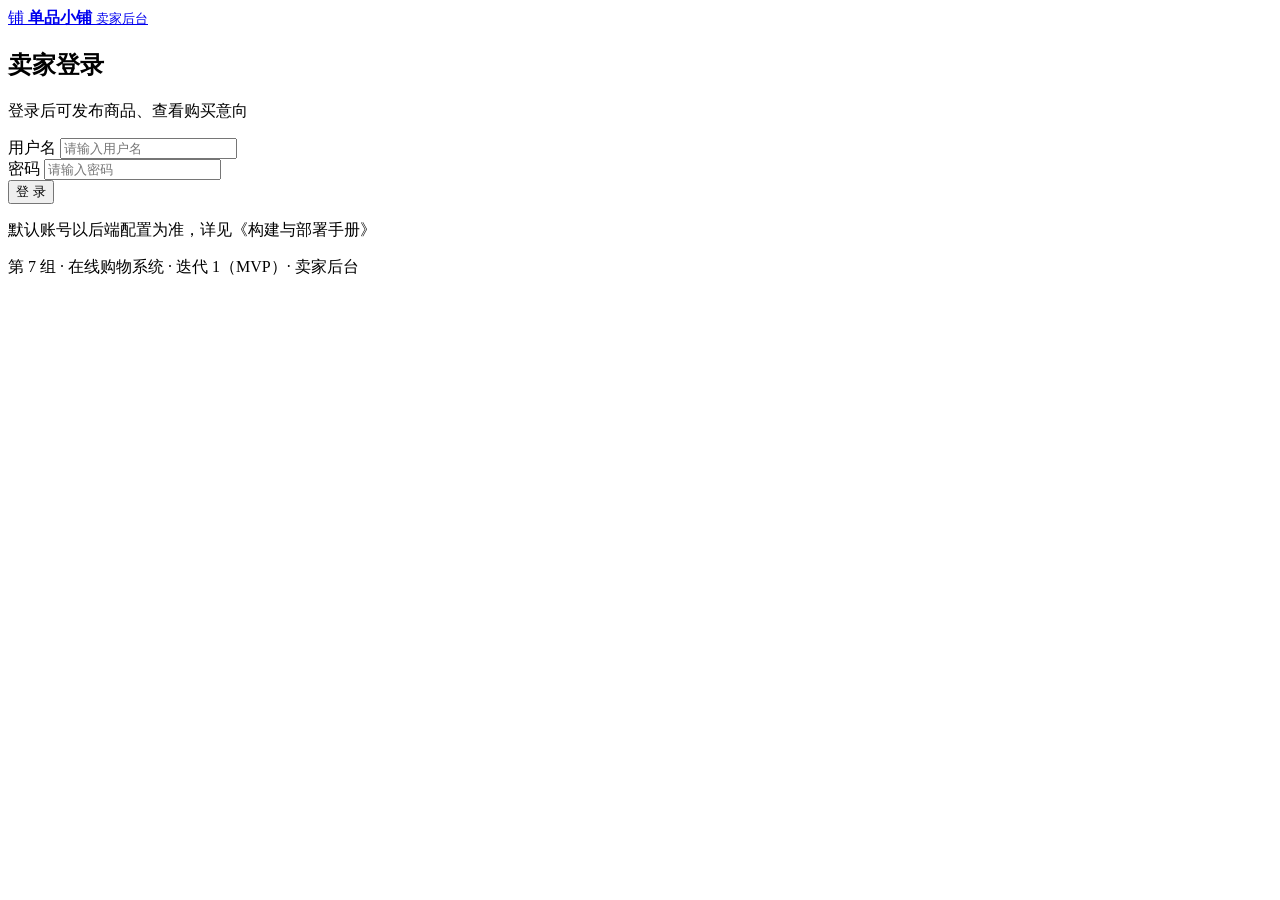
==== src/main/resources/static/admin.html @ 6b6632c9 "Remove demo instructions from admin.html Removed demo details section from admin page." ====
<!DOCTYPE html>
<html lang="zh-CN">
<head>
  <meta charset="UTF-8">
  <meta name="viewport" content="width=device-width, initial-scale=1">
  <title>单品小铺 · 卖家后台</title>
  <link rel="icon" href="data:image/svg+xml,%3Csvg xmlns='http://www.w3.org/2000/svg' viewBox='0 0 64 64'%3E%3Crect width='64' height='64' rx='14' fill='%234f46e5'/%3E%3Cpath d='M20 26h24l-3 22a4 4 0 0 1-4 4H27a4 4 0 0 1-4-4l-3-22z' fill='white'/%3E%3Cpath d='M24 26v-4a8 8 0 0 1 16 0v4' fill='none' stroke='white' stroke-width='4' stroke-linecap='round'/%3E%3C/svg%3E">
  <link rel="stylesheet" href="css/style.css">
</head>
<body>

<header class="site-header">
  <div class="container header-inner">
    <a class="brand" href="admin.html">
      <span class="brand-mark">铺</span>
      <span class="brand-text">
        <strong>单品小铺</strong>
        <small>卖家后台</small>
      </span>
    </a>
    <div class="header-actions" id="header-actions" hidden>
      <span class="welcome">你好，<b id="seller-name">卖家</b></span>
      <a class="btn btn-ghost btn-sm" href="index.html" target="_blank">买家端</a>
      <button type="button" class="btn btn-ghost btn-sm" id="refresh-btn">刷新</button>
      <button type="button" class="btn btn-ghost-danger btn-sm" id="logout-btn">退出登录</button>
    </div>
  </div>
</header>

<main class="container main">

  <!-- ============ 登录视图 ============ -->
  <section class="card auth-card" id="login-view">
    <h2 class="card-title">卖家登录</h2>
    <p class="card-sub">登录后可发布商品、查看购买意向</p>
    <form id="login-form" novalidate>
      <div class="form-field">
        <label for="login-username">用户名</label>
        <input class="input" id="login-username" maxlength="50" placeholder="请输入用户名" autocomplete="username">
        <p class="field-error" id="login-username-error" hidden></p>
      </div>
      <div class="form-field">
        <label for="login-password">密码</label>
        <input class="input" id="login-password" type="password" maxlength="64" placeholder="请输入密码" autocomplete="current-password">
        <p class="field-error" id="login-password-error" hidden></p>
      </div>
      <div class="banner banner-error" id="login-error" hidden></div>
      <button type="submit" class="btn btn-primary btn-block" id="login-submit">登 录</button>
    </form>
    <p class="auth-tip">默认账号以后端配置为准，详见《构建与部署手册》</p>
  </section>

  <!-- ============ 后台视图 ============ -->
  <div id="dashboard-view" hidden>

    <div class="banner banner-info" id="offline-tip" hidden>
      未连接到后端服务，当前为<b>静态骨架模式</b>：仅展示页面结构，接口联调后自动加载真实数据。
    </div>
    
    <div class="dash-grid">
      <!-- 左列：商品 -->
      <div>
        <section class="card">
          <h3 class="card-title">当前在售商品</h3>
          <div id="admin-product-loading">
            <div class="skeleton sk-product"></div>
          </div>
          <div id="admin-product-empty" class="empty-state" hidden>
            <svg width="64" height="64" viewBox="0 0 24 24" fill="none" stroke="currentColor" stroke-width="1.2" stroke-linecap="round" stroke-linejoin="round">
              <path d="M21 8l-9-5-9 5v8l9 5 9-5V8z"/><path d="M3.3 8.3L12 13l8.7-4.7"/><path d="M12 13v9"/>
            </svg>
            <p>当前没有在售商品</p>
            <p style="font-size:12.5px;color:var(--text-muted)">在下方发布一件新商品，就可以开张啦</p>
          </div>
          <div id="admin-product-body" hidden>
            <div class="mini-product">
              <img id="admin-product-image" alt="商品图片">
              <div class="mini-product-info">
                <div class="mini-product-name">
                  <span id="admin-product-name"></span>
                  <span id="admin-product-status"></span>
                </div>
                <p class="mini-product-desc" id="admin-product-desc"></p>
                <div class="mini-product-price"><span class="price-symbol">&yen;</span><span id="admin-product-price"></span></div>
              </div>
            </div>
          </div>
        </section>

        <section class="card">
          <h3 class="card-title">发布新商品</h3>
          <p class="card-sub">小铺规则：一次只卖一件，这件售出后才能发布下一件</p>
          <div id="publish-blocked" class="banner banner-warning" hidden>
            已有商品在售或交易中，按「卖掉一件、再做一件」的规则，暂不能发布新商品。
          </div>
          <form id="publish-form" novalidate>
            <fieldset id="publish-fields">
              <div class="form-field">
                <label for="pub-name">商品名称 <span style="color:var(--danger)">*</span></label>
                <input class="input" id="pub-name" maxlength="100" placeholder="给商品起个响亮的名字">
                <p class="field-error" id="pub-name-error" hidden></p>
                <p class="field-counter" id="pub-name-counter">0 / 100</p>
              </div>
              <div class="form-field">
                <label for="pub-desc">商品描述</label>
                <textarea id="pub-desc" maxlength="2000" placeholder="规格、成色、使用情况等，帮助买家了解商品"></textarea>
                <p class="field-counter" id="pub-desc-counter">0 / 2000</p>
              </div>
              <div class="form-row">
                <div class="form-field">
                  <label for="pub-price">价格（元）<span style="color:var(--danger)">*</span></label>
                  <input class="input" id="pub-price" inputmode="decimal" placeholder="0.00" maxlength="12">
                  <p class="field-error" id="pub-price-error" hidden></p>
                </div>
                <div class="form-field">
                  <label>商品图片（选填）</label>
                  <div class="upload-area">
                    <img class="upload-preview" id="pub-image-preview" alt="图片预览" hidden>
                    <div class="upload-info">
                      <div class="upload-actions">
                        <button type="button" class="btn btn-ghost btn-sm" id="pub-image-pick">选择图片</button>
                        <button type="button" class="btn btn-ghost-danger btn-sm" id="pub-image-remove" hidden>移除</button>
                      </div>
                      <p class="upload-hint">支持 JPG / PNG，不超过 5MB，最多 1 张；不传则使用占位图</p>
                    </div>
                  </div>
                  <input type="file" id="pub-image" accept=".jpg,.jpeg,.png,image/jpeg,image/png">
                </div>
              </div>
              <button type="submit" class="btn btn-primary btn-block" id="publish-submit">发布商品</button>
            </fieldset>
          </form>
        </section>
      </div>

      <!-- 右列：意向列表 -->
      <div>
        <section class="card">
          <div class="card-title-row">
            <h3 class="card-title">购买意向列表</h3>
            <span class="card-sub" id="queue-count" style="margin:0"></span>
          </div>
          <div id="queue-loading">
            <div class="skeleton sk-line"></div>
            <div class="skeleton sk-line short"></div>
            <div class="skeleton sk-line"></div>
          </div>
          <div id="queue-empty" class="empty-state" hidden>
            <svg width="64" height="64" viewBox="0 0 24 24" fill="none" stroke="currentColor" stroke-width="1.2" stroke-linecap="round" stroke-linejoin="round">
              <path d="M21 15a2 2 0 0 1-2 2H7l-4 4V5a2 2 0 0 1 2-2h14a2 2 0 0 1 2 2v10z"/>
            </svg>
            <p>暂无购买意向</p>
            <p style="font-size:12.5px;color:var(--text-muted)">把买家端页面分享出去，等意向飞过来</p>
          </div>
          <div id="queue-body" hidden>
            <div class="table-wrap">
              <table>
                <thead>
                  <tr>
                    <th>位次</th>
                    <th>姓名</th>
                    <th>联系电话</th>
                    <th>状态</th>
                    <th>提交时间</th>
                  </tr>
                </thead>
                <tbody id="queue-tbody"></tbody>
              </table>
            </div>
          </div>
          <p class="queue-note">列表按提交时间正序排列；为保护买家隐私，口令码不会展示给卖家。</p>
        </section>
      </div>
    </div>
  </div>

</main>

<footer class="site-footer">
  第 7 组 · 在线购物系统 · 迭代 1（MVP）· 卖家后台
</footer>

<script src="js/common.js"></script>
<script src="js/api.js"></script>
<script src="js/admin.js"></script>
</body>
</html>
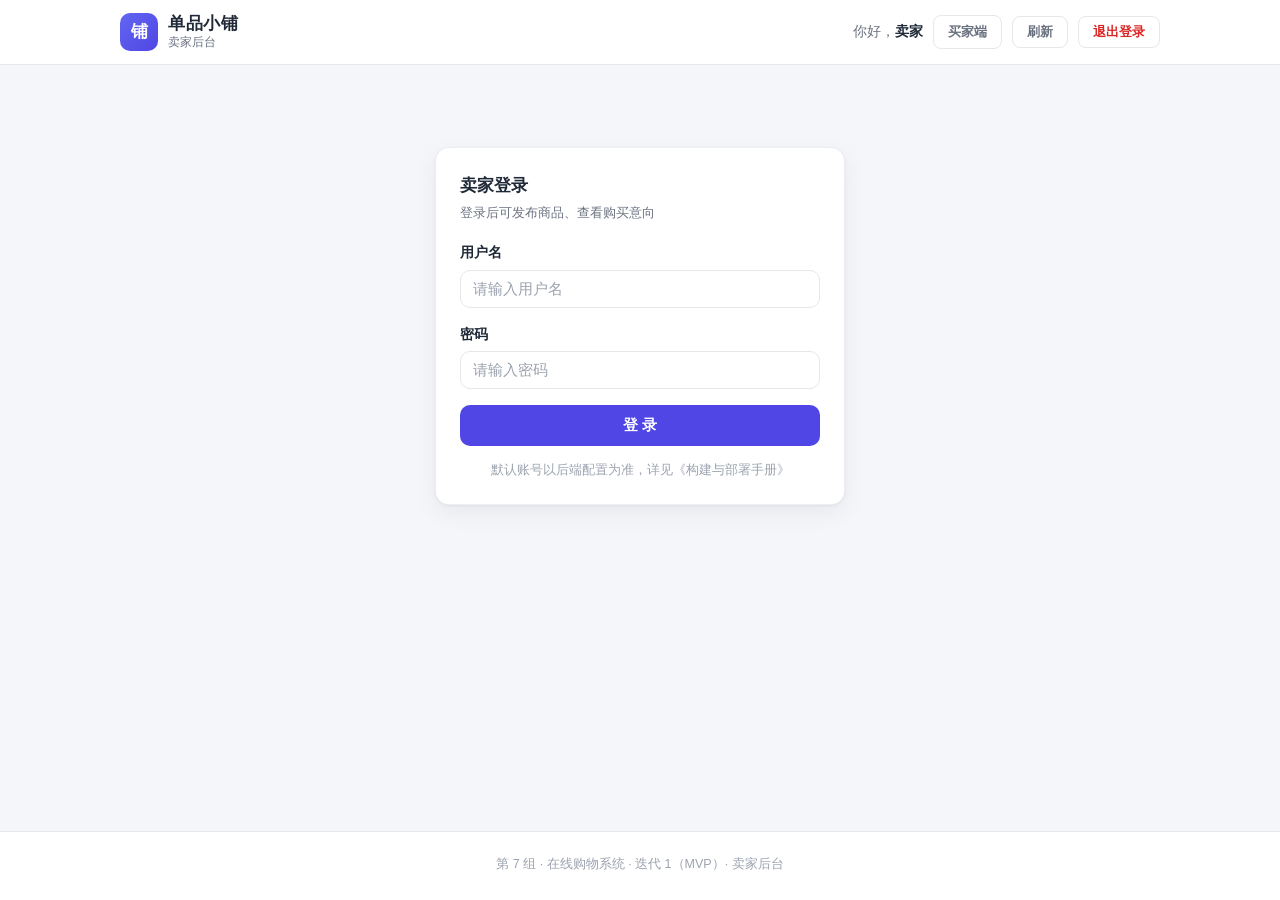
==== commit 5d8d4132: "卖家后台补齐交易操作 UI：选定买家 / 标记交易结果 / 冻结解冻下架" ====
--- a/src/main/resources/static/admin.html
+++ b/src/main/resources/static/admin.html
@@ -61,7 +61,7 @@
       <!-- 左列：商品 -->
       <div>
         <section class="card">
-          <h3 class="card-title">当前在售商品</h3>
+          <h3 class="card-title">当前商品</h3>
           <div id="admin-product-loading">
             <div class="skeleton sk-product"></div>
           </div>
@@ -83,6 +83,13 @@
                 <p class="mini-product-desc" id="admin-product-desc"></p>
                 <div class="mini-product-price"><span class="price-symbol">&yen;</span><span id="admin-product-price"></span></div>
               </div>
+            </div>
+            <div id="admin-product-actions" class="product-actions" hidden>
+              <button type="button" class="btn btn-ghost btn-sm" id="act-freeze">手动冻结</button>
+              <button type="button" class="btn btn-ghost btn-sm" id="act-unfreeze">解冻</button>
+              <button type="button" class="btn btn-ghost-danger btn-sm" id="act-offshelf">下架</button>
+              <button type="button" class="btn btn-primary btn-sm" id="act-result-success">标记交易成功</button>
+              <button type="button" class="btn btn-ghost-danger btn-sm" id="act-result-fail">标记交易失败</button>
             </div>
           </div>
         </section>
@@ -162,6 +169,7 @@
                     <th>联系电话</th>
                     <th>状态</th>
                     <th>提交时间</th>
+                    <th>操作</th>
                   </tr>
                 </thead>
                 <tbody id="queue-tbody"></tbody>
--- a/src/main/resources/static/css/style.css
+++ b/src/main/resources/static/css/style.css
@@ -0,0 +1,297 @@
+/* ============================================================
+   单品小铺 · 迭代1 前端样式（买家端 index.html + 卖家后台 admin.html 共用）
+   负责人：邱圣洁（前端 / 接口与端到端测试）
+   ============================================================ */
+
+:root {
+  --primary: #4f46e5;
+  --primary-dark: #4338ca;
+  --primary-light: #eef2ff;
+  --success: #059669;
+  --danger: #dc2626;
+  --warning: #b45309;
+  --info: #1d4ed8;
+  --text: #1f2937;
+  --text-secondary: #6b7280;
+  --text-muted: #9ca3af;
+  --border: #e5e7eb;
+  --bg: #f5f6fa;
+  --card: #ffffff;
+  --radius: 14px;
+  --shadow: 0 1px 3px rgba(17, 24, 39, .05), 0 8px 24px rgba(17, 24, 39, .06);
+  --font: -apple-system, BlinkMacSystemFont, "Segoe UI", "PingFang SC",
+    "Hiragino Sans GB", "Microsoft YaHei", "Helvetica Neue", Arial, sans-serif;
+  --mono: "SF Mono", "Cascadia Code", Consolas, "Courier New", monospace;
+}
+
+* { box-sizing: border-box; margin: 0; padding: 0; }
+
+html { -webkit-text-size-adjust: 100%; }
+
+body {
+  font-family: var(--font);
+  background: var(--bg);
+  color: var(--text);
+  line-height: 1.6;
+  min-height: 100vh;
+  display: flex;
+  flex-direction: column;
+}
+
+img { max-width: 100%; display: block; }
+a { color: var(--primary); text-decoration: none; }
+
+.container { width: 100%; max-width: 1080px; margin: 0 auto; padding: 0 20px; }
+.main { flex: 1; padding: 28px 0 56px; }
+
+/* ---------------- 顶部导航 ---------------- */
+.site-header {
+  background: #fff;
+  border-bottom: 1px solid var(--border);
+  position: sticky;
+  top: 0;
+  z-index: 20;
+}
+.header-inner { display: flex; align-items: center; justify-content: space-between; height: 64px; gap: 12px; }
+.brand { display: flex; align-items: center; gap: 10px; color: var(--text); }
+.brand-mark {
+  width: 38px; height: 38px; border-radius: 10px; flex: none;
+  background: linear-gradient(135deg, #6366f1, #4f46e5);
+  color: #fff; display: flex; align-items: center; justify-content: center;
+  font-weight: 700; font-size: 17px;
+}
+.brand-text { display: flex; flex-direction: column; line-height: 1.3; }
+.brand-text strong { font-size: 17px; letter-spacing: .5px; }
+.brand-text small { font-size: 12px; color: var(--text-secondary); }
+.header-actions { display: flex; align-items: center; gap: 10px; flex-wrap: wrap; justify-content: flex-end; }
+.welcome { font-size: 13.5px; color: var(--text-secondary); white-space: nowrap; }
+.welcome b { color: var(--text); }
+.seller-entry {
+  font-size: 14px; color: var(--text-secondary);
+  border: 1px solid var(--border); padding: 7px 16px; border-radius: 999px;
+  transition: all .2s; white-space: nowrap;
+}
+.seller-entry:hover { color: var(--primary); border-color: var(--primary); }
+
+/* ---------------- 卡片 ---------------- */
+.card {
+  background: var(--card);
+  border-radius: var(--radius);
+  box-shadow: var(--shadow);
+  border: 1px solid rgba(229, 231, 235, .7);
+  padding: 24px;
+  margin-bottom: 20px;
+}
+.card-title { font-size: 17px; font-weight: 700; margin-bottom: 4px; }
+.card-sub { font-size: 13px; color: var(--text-secondary); margin-bottom: 18px; }
+.card-title-row { display: flex; align-items: baseline; justify-content: space-between; gap: 10px; margin-bottom: 10px; }
+
+/* ---------------- 商品展示 ---------------- */
+.product-layout { display: grid; grid-template-columns: 380px 1fr; gap: 28px; }
+.product-media img {
+  width: 100%; aspect-ratio: 4 / 3; object-fit: cover;
+  border-radius: 12px; background: #eef0f6;
+}
+.product-title-row { display: flex; align-items: center; gap: 12px; flex-wrap: wrap; }
+.product-name { font-size: 24px; font-weight: 800; line-height: 1.35; }
+.product-desc {
+  color: var(--text-secondary); font-size: 14.5px;
+  white-space: pre-wrap; word-break: break-word; margin: 10px 0 18px;
+}
+.product-price { color: #dc2626; font-weight: 800; font-size: 34px; line-height: 1; }
+.price-symbol { font-size: .55em; margin-right: 2px; font-weight: 700; }
+
+/* 后台小卡片 */
+.mini-product { display: flex; gap: 16px; align-items: flex-start; }
+.mini-product img { width: 108px; height: 108px; object-fit: cover; border-radius: 10px; background: #eef0f6; flex: none; }
+.mini-product-info { flex: 1; min-width: 0; }
+.mini-product-name { font-size: 16px; font-weight: 700; display: flex; align-items: center; gap: 8px; flex-wrap: wrap; }
+.mini-product-desc { font-size: 13px; color: var(--text-secondary); margin: 6px 0 8px; display: -webkit-box; -webkit-line-clamp: 2; -webkit-box-orient: vertical; overflow: hidden; }
+.mini-product-price { color: #dc2626; font-weight: 800; font-size: 20px; }
+
+/* ---------------- 表单 ---------------- */
+.form-field { margin-bottom: 16px; }
+.form-field label { display: block; font-size: 13.5px; font-weight: 600; margin-bottom: 6px; }
+.input, textarea {
+  width: 100%; border: 1px solid var(--border); border-radius: 10px;
+  padding: 10px 12px; font-size: 14.5px; font-family: inherit;
+  background: #fff; color: var(--text); transition: border-color .15s, box-shadow .15s;
+}
+.input:focus, textarea:focus { outline: none; border-color: var(--primary); box-shadow: 0 0 0 3px rgba(79, 70, 229, .12); }
+.input::placeholder, textarea::placeholder { color: var(--text-muted); }
+textarea { resize: vertical; min-height: 96px; }
+.field-error { color: var(--danger); font-size: 12.5px; margin-top: 5px; }
+.field-counter { font-size: 12px; color: var(--text-muted); text-align: right; margin-top: 4px; }
+.form-row { display: grid; grid-template-columns: 1fr 1fr; gap: 14px; }
+fieldset { border: none; min-width: 0; }
+fieldset:disabled { opacity: .55; }
+
+/* ---------------- 按钮 ---------------- */
+.btn {
+  display: inline-flex; align-items: center; justify-content: center; gap: 6px;
+  border: 1px solid transparent; border-radius: 10px; cursor: pointer;
+  font-size: 14.5px; font-weight: 600; font-family: inherit;
+  padding: 10px 22px; transition: all .18s; white-space: nowrap;
+}
+.btn:disabled { opacity: .55; cursor: not-allowed; }
+.btn-primary { background: var(--primary); color: #fff; }
+.btn-primary:hover:not(:disabled) { background: var(--primary-dark); }
+.btn-ghost { background: #fff; color: var(--text-secondary); border-color: var(--border); }
+.btn-ghost:hover:not(:disabled) { color: var(--primary); border-color: var(--primary); }
+.btn-ghost-danger { background: #fff; color: var(--danger); border-color: var(--border); }
+.btn-ghost-danger:hover:not(:disabled) { border-color: var(--danger); background: #fef2f2; }
+.btn-block { width: 100%; }
+.btn-sm { padding: 6px 14px; font-size: 13px; border-radius: 8px; }
+.btn-loading { position: relative; color: transparent !important; pointer-events: none; }
+.btn-loading::after {
+  content: ""; position: absolute; width: 16px; height: 16px;
+  border: 2px solid rgba(255, 255, 255, .4); border-top-color: #fff; border-radius: 50%;
+  animation: spin .7s linear infinite;
+}
+.btn-ghost.btn-loading::after, .btn-ghost-danger.btn-loading::after { border-color: rgba(79, 70, 229, .3); border-top-color: var(--primary); }
+@keyframes spin { to { transform: rotate(360deg); } }
+
+/* ---------------- 徽标 ---------------- */
+.badge {
+  display: inline-flex; align-items: center; gap: 5px;
+  font-size: 12px; font-weight: 600; padding: 3px 11px; border-radius: 999px;
+  white-space: nowrap;
+}
+.badge-on-sale { background: #ecfdf5; color: #047857; }
+.badge-frozen, .badge-intrade { background: #fffbeb; color: #b45309; }
+.badge-offshelf, .badge-cancelled { background: #f3f4f6; color: #6b7280; }
+.badge-waiting { background: #eff6ff; color: #1d4ed8; }
+.badge-traded { background: #ecfdf5; color: #047857; }
+.badge-failed { background: #fef2f2; color: #b91c1c; }
+
+/* ---------------- 状态圆点 ---------------- */
+.badge::before { content: ""; width: 6px; height: 6px; border-radius: 50%; background: currentColor; }
+
+/* ---------------- 口令码展示 ---------------- */
+.code-card { border: 1px solid #a7f3d0; }
+.code-success-head {
+  display: flex; align-items: center; justify-content: center; gap: 8px;
+  color: var(--success); font-weight: 700; font-size: 16px;
+}
+.code-success-head svg { flex: none; }
+.code-box {
+  border: 2px dashed var(--primary); background: var(--primary-light);
+  border-radius: 12px; padding: 24px 12px; text-align: center; margin: 16px 0 12px;
+}
+.code-box code {
+  font-family: var(--mono); font-size: 40px; font-weight: 700;
+  letter-spacing: 10px; color: var(--primary-dark); padding-left: 10px;
+}
+.code-warning {
+  text-align: center; color: var(--warning); background: #fffbeb;
+  border: 1px solid #fde68a; padding: 10px 14px; border-radius: 10px; font-size: 13px;
+}
+.code-actions { display: flex; gap: 10px; justify-content: center; margin-top: 16px; flex-wrap: wrap; }
+
+/* ---------------- 凭码查询 ---------------- */
+.query-row { display: flex; gap: 10px; }
+.query-row .input {
+  flex: 1; font-family: var(--mono); text-transform: uppercase;
+  letter-spacing: 3px; font-size: 16px;
+}
+.query-result { margin-top: 20px; border-top: 1px dashed var(--border); padding-top: 18px; }
+.qr-head { display: flex; align-items: center; justify-content: space-between; gap: 10px; margin-bottom: 16px; flex-wrap: wrap; }
+.qr-position { font-size: 22px; font-weight: 800; color: var(--primary-dark); }
+.qr-meta { display: grid; grid-template-columns: 1fr 1fr; gap: 12px 18px; font-size: 13.5px; }
+.qr-meta dt { color: var(--text-secondary); font-weight: 400; }
+.qr-meta dd { font-weight: 600; word-break: break-all; }
+
+/* ---------------- 空态与骨架 ---------------- */
+.empty-state { text-align: center; padding: 42px 16px; color: var(--text-secondary); font-size: 14px; }
+.empty-state svg { margin: 0 auto 14px; opacity: .45; display: block; }
+.skeleton { position: relative; overflow: hidden; background: #e8eaf1; border-radius: 8px; }
+.skeleton::after {
+  content: ""; position: absolute; inset: 0;
+  background: linear-gradient(90deg, transparent, rgba(255, 255, 255, .75), transparent);
+  animation: shimmer 1.3s infinite;
+}
+@keyframes shimmer { 100% { transform: translateX(100%); } }
+.sk-product { height: 260px; border-radius: 12px; }
+.sk-line { height: 16px; margin-bottom: 10px; }
+.sk-line.short { width: 45%; }
+
+/* ---------------- 提示横幅 ---------------- */
+.banner { border-radius: 10px; padding: 10px 14px; font-size: 13.5px; margin-bottom: 14px; line-height: 1.55; }
+.banner-info { background: #eff6ff; color: var(--info); border: 1px solid #bfdbfe; }
+.banner-warning { background: #fffbeb; color: var(--warning); border: 1px solid #fde68a; }
+.banner-error { background: #fef2f2; color: #b91c1c; border: 1px solid #fecaca; }
+.banner-muted { background: #f3f4f6; color: var(--text-secondary); border: 1px solid var(--border); }
+
+/* ---------------- 表格 ---------------- */
+.table-wrap { overflow-x: auto; }
+table { width: 100%; border-collapse: collapse; font-size: 13.5px; }
+th {
+  text-align: left; color: var(--text-secondary); font-weight: 600; font-size: 12.5px;
+  padding: 8px 10px; border-bottom: 1px solid var(--border); white-space: nowrap;
+}
+td { padding: 11px 10px; border-bottom: 1px solid #f1f2f6; vertical-align: middle; }
+tbody tr:last-child td { border-bottom: none; }
+tbody tr:hover { background: #fafbfd; }
+.td-mono { font-family: var(--mono); }
+.queue-note { font-size: 12px; color: var(--text-muted); margin-top: 12px; }
+.product-actions { display: flex; gap: 8px; flex-wrap: wrap; margin-top: 14px; }
+.btn-xs { padding: 4px 10px; font-size: 12px; border-radius: 7px; }
+.queue-selected { font-size: 12px; color: #b45309; }
+.position-num { font-weight: 800; color: var(--primary-dark); }
+
+/* ---------------- 登录卡片 ---------------- */
+.auth-card { max-width: 410px; margin: 6vh auto 0; }
+.auth-tip { font-size: 12.5px; color: var(--text-muted); text-align: center; margin-top: 14px; }
+
+/* ---------------- 后台布局 ---------------- */
+.dash-grid { display: grid; grid-template-columns: 1.08fr .92fr; gap: 20px; align-items: start; }
+
+/* ---------------- 图片上传 ---------------- */
+.upload-area {
+  border: 1.5px dashed #d3d6e2; border-radius: 10px; padding: 14px;
+  display: flex; align-items: center; gap: 14px;
+}
+.upload-preview { width: 86px; height: 86px; border-radius: 8px; object-fit: cover; background: #eef0f6; flex: none; }
+.upload-info { flex: 1; min-width: 0; }
+.upload-hint { font-size: 12.5px; color: var(--text-muted); margin-top: 4px; line-height: 1.5; }
+.upload-actions { display: flex; gap: 8px; margin-top: 8px; }
+input[type="file"] { display: none; }
+
+/* ---------------- 演示清单 ---------------- */
+details.demo { font-size: 13.5px; }
+details.demo summary { cursor: pointer; font-weight: 600; color: var(--info); user-select: none; }
+details.demo ol { margin: 10px 0 2px 22px; color: var(--text-secondary); }
+details.demo li { margin: 3px 0; }
+details.demo b { color: var(--text); }
+
+/* ---------------- Toast ---------------- */
+.toast {
+  position: fixed; top: 78px; left: 50%; transform: translateX(-50%);
+  z-index: 100; padding: 11px 22px; border-radius: 10px; font-size: 14px;
+  font-weight: 500; box-shadow: 0 8px 28px rgba(17, 24, 39, .18);
+  background: #111827; color: #fff; max-width: min(90vw, 480px);
+  animation: toast-in .25s ease; text-align: center;
+}
+.toast-success { background: #065f46; }
+.toast-error { background: #7f1d1d; }
+.toast-info { background: #1e3a8a; }
+@keyframes toast-in { from { opacity: 0; transform: translate(-50%, -8px); } }
+
+/* ---------------- 页脚 ---------------- */
+.site-footer {
+  text-align: center; padding: 22px 0 26px; color: var(--text-muted);
+  font-size: 12.5px; border-top: 1px solid var(--border); background: #fff;
+}
+
+/* ---------------- 响应式 ---------------- */
+@media (max-width: 860px) {
+  .dash-grid { grid-template-columns: 1fr; }
+  .product-layout { grid-template-columns: 1fr; }
+}
+@media (max-width: 640px) {
+  .form-row { grid-template-columns: 1fr; }
+  .code-box code { font-size: 30px; letter-spacing: 6px; }
+  .qr-meta { grid-template-columns: 1fr; }
+  .card { padding: 18px; }
+  .header-inner { height: auto; padding: 10px 0; flex-wrap: wrap; }
+}
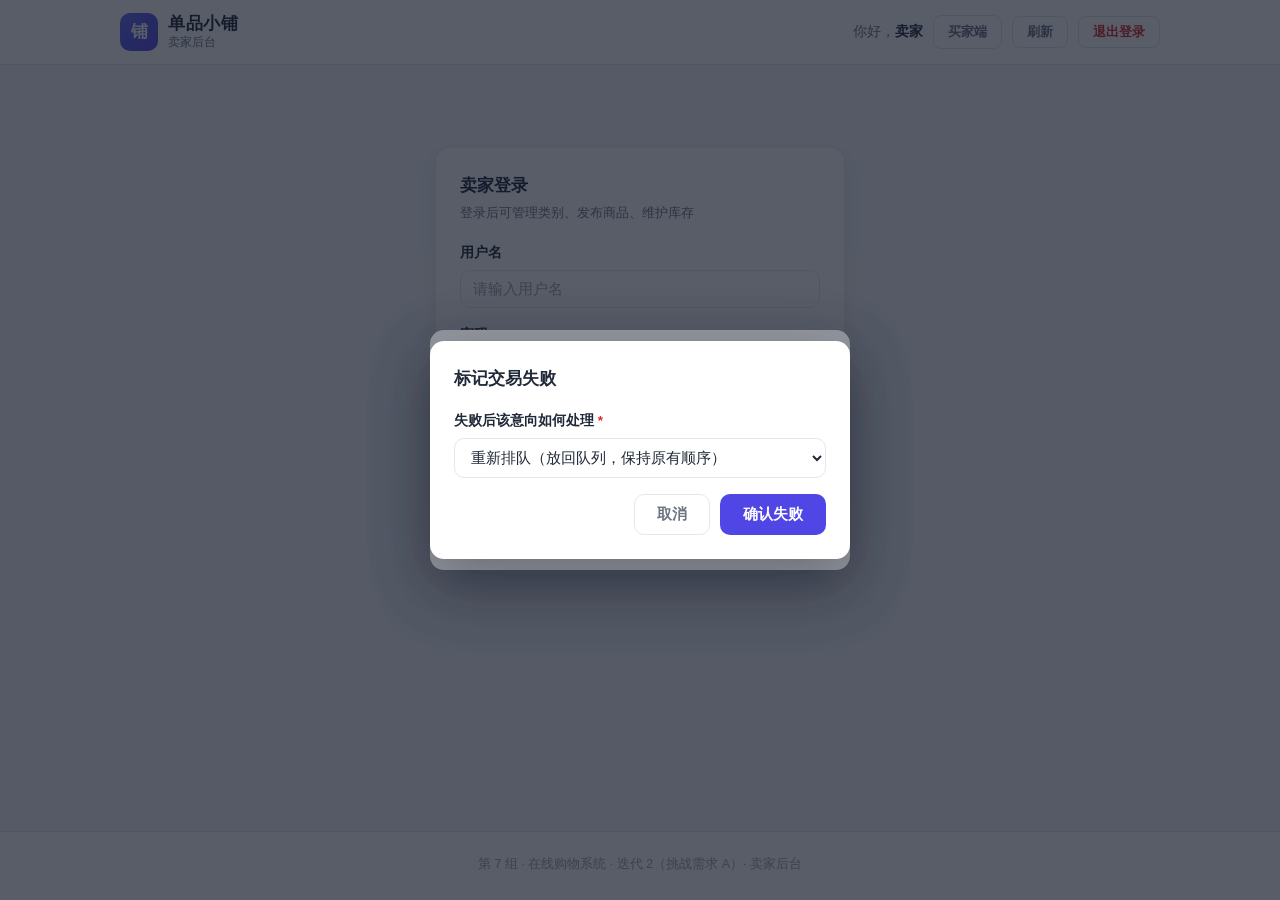
==== commit f778c7ab: "feat(frontend): 迭代2 挑战需求A 前端改造 - 买家端列表/详情/账号体系, 卖家端类别/发布/库存/客户" ====
--- a/src/main/resources/static/admin.html
+++ b/src/main/resources/static/admin.html
@@ -13,10 +13,7 @@
   <div class="container header-inner">
     <a class="brand" href="admin.html">
       <span class="brand-mark">铺</span>
-      <span class="brand-text">
-        <strong>单品小铺</strong>
-        <small>卖家后台</small>
-      </span>
+      <span class="brand-text"><strong>单品小铺</strong><small>卖家后台</small></span>
     </a>
     <div class="header-actions" id="header-actions" hidden>
       <span class="welcome">你好，<b id="seller-name">卖家</b></span>
@@ -32,7 +29,7 @@
   <!-- ============ 登录视图 ============ -->
   <section class="card auth-card" id="login-view">
     <h2 class="card-title">卖家登录</h2>
-    <p class="card-sub">登录后可发布商品、查看购买意向</p>
+    <p class="card-sub">登录后可管理类别、发布商品、维护库存</p>
     <form id="login-form" novalidate>
       <div class="form-field">
         <label for="login-username">用户名</label>
@@ -56,50 +53,16 @@
     <div class="banner banner-info" id="offline-tip" hidden>
       未连接到后端服务，当前为<b>静态骨架模式</b>：仅展示页面结构，接口联调后自动加载真实数据。
     </div>
-    
+
     <div class="dash-grid">
-      <!-- 左列：商品 -->
+
+      <!-- 左列 -->
       <div>
-        <section class="card">
-          <h3 class="card-title">当前商品</h3>
-          <div id="admin-product-loading">
-            <div class="skeleton sk-product"></div>
-          </div>
-          <div id="admin-product-empty" class="empty-state" hidden>
-            <svg width="64" height="64" viewBox="0 0 24 24" fill="none" stroke="currentColor" stroke-width="1.2" stroke-linecap="round" stroke-linejoin="round">
-              <path d="M21 8l-9-5-9 5v8l9 5 9-5V8z"/><path d="M3.3 8.3L12 13l8.7-4.7"/><path d="M12 13v9"/>
-            </svg>
-            <p>当前没有在售商品</p>
-            <p style="font-size:12.5px;color:var(--text-muted)">在下方发布一件新商品，就可以开张啦</p>
-          </div>
-          <div id="admin-product-body" hidden>
-            <div class="mini-product">
-              <img id="admin-product-image" alt="商品图片">
-              <div class="mini-product-info">
-                <div class="mini-product-name">
-                  <span id="admin-product-name"></span>
-                  <span id="admin-product-status"></span>
-                </div>
-                <p class="mini-product-desc" id="admin-product-desc"></p>
-                <div class="mini-product-price"><span class="price-symbol">&yen;</span><span id="admin-product-price"></span></div>
-              </div>
-            </div>
-            <div id="admin-product-actions" class="product-actions" hidden>
-              <button type="button" class="btn btn-ghost btn-sm" id="act-freeze">手动冻结</button>
-              <button type="button" class="btn btn-ghost btn-sm" id="act-unfreeze">解冻</button>
-              <button type="button" class="btn btn-ghost-danger btn-sm" id="act-offshelf">下架</button>
-              <button type="button" class="btn btn-primary btn-sm" id="act-result-success">标记交易成功</button>
-              <button type="button" class="btn btn-ghost-danger btn-sm" id="act-result-fail">标记交易失败</button>
-            </div>
-          </div>
-        </section>
-
-        <section class="card">
-          <h3 class="card-title">发布新商品</h3>
-          <p class="card-sub">小铺规则：一次只卖一件，这件售出后才能发布下一件</p>
-          <div id="publish-blocked" class="banner banner-warning" hidden>
-            已有商品在售或交易中，按「卖掉一件、再做一件」的规则，暂不能发布新商品。
-          </div>
+        <!-- 发布商品 -->
+        <section class="card">
+          <h3 class="card-title">发布商品</h3>
+          <p class="card-sub">可连续发布多件商品；类别须选到二级，描述支持富文本</p>
+
           <form id="publish-form" novalidate>
             <fieldset id="publish-fields">
               <div class="form-field">
@@ -108,11 +71,19 @@
                 <p class="field-error" id="pub-name-error" hidden></p>
                 <p class="field-counter" id="pub-name-counter">0 / 100</p>
               </div>
-              <div class="form-field">
-                <label for="pub-desc">商品描述</label>
-                <textarea id="pub-desc" maxlength="2000" placeholder="规格、成色、使用情况等，帮助买家了解商品"></textarea>
-                <p class="field-counter" id="pub-desc-counter">0 / 2000</p>
-              </div>
+
+              <div class="form-row">
+                <div class="form-field">
+                  <label for="pub-cat1">一级类别 <span style="color:var(--danger)">*</span></label>
+                  <select class="input" id="pub-cat1"><option value="">请选择</option></select>
+                </div>
+                <div class="form-field">
+                  <label for="pub-cat2">二级类别 <span style="color:var(--danger)">*</span></label>
+                  <select class="input" id="pub-cat2" disabled><option value="">请先选一级类别</option></select>
+                  <p class="field-error" id="pub-cat-error" hidden></p>
+                </div>
+              </div>
+
               <div class="form-row">
                 <div class="form-field">
                   <label for="pub-price">价格（元）<span style="color:var(--danger)">*</span></label>
@@ -120,76 +91,172 @@
                   <p class="field-error" id="pub-price-error" hidden></p>
                 </div>
                 <div class="form-field">
-                  <label>商品图片（选填）</label>
-                  <div class="upload-area">
-                    <img class="upload-preview" id="pub-image-preview" alt="图片预览" hidden>
-                    <div class="upload-info">
-                      <div class="upload-actions">
-                        <button type="button" class="btn btn-ghost btn-sm" id="pub-image-pick">选择图片</button>
-                        <button type="button" class="btn btn-ghost-danger btn-sm" id="pub-image-remove" hidden>移除</button>
-                      </div>
-                      <p class="upload-hint">支持 JPG / PNG，不超过 5MB，最多 1 张；不传则使用占位图</p>
+                  <label for="pub-stock">库存（件）<span style="color:var(--danger)">*</span></label>
+                  <input class="input" id="pub-stock" inputmode="numeric" placeholder="0" maxlength="9">
+                  <p class="field-error" id="pub-stock-error" hidden></p>
+                  <p class="field-hint">库存改为 0 时，在售商品会自动下架</p>
+                </div>
+              </div>
+
+              <div class="form-field">
+                <label>商品图片（最多 9 张，按添加顺序展示）</label>
+                <div class="upload-area">
+                  <div class="upload-info">
+                    <div class="upload-actions">
+                      <button type="button" class="btn btn-ghost btn-sm" id="pub-images-pick">选择图片</button>
+                      <span class="upload-hint" id="pub-images-count" style="margin-top:0">已选 0 / 9</span>
                     </div>
+                    <p class="upload-hint">支持 JPG / PNG，单张不超过 5MB</p>
                   </div>
-                  <input type="file" id="pub-image" accept=".jpg,.jpeg,.png,image/jpeg,image/png">
-                </div>
-              </div>
+                </div>
+                <input type="file" id="pub-images" accept=".jpg,.jpeg,.png,image/jpeg,image/png" multiple>
+                <div class="img-list" id="pub-images-list"></div>
+              </div>
+
+              <div class="form-field">
+                <label>商品描述（富文本）</label>
+                <div id="pub-desc-toolbar"></div>
+                <div id="pub-desc-area" class="editor-area" data-placeholder="规格、成色、使用情况等"></div>
+                <p class="field-error" id="pub-desc-error" hidden></p>
+              </div>
+
               <button type="submit" class="btn btn-primary btn-block" id="publish-submit">发布商品</button>
             </fieldset>
           </form>
         </section>
-      </div>
-
-      <!-- 右列：意向列表 -->
+
+        <!-- 类别管理 -->
+        <section class="card">
+          <h3 class="card-title">类别管理</h3>
+          <p class="card-sub">最多两级；类别下有商品时不能删除</p>
+
+          <div id="cat-loading"><div class="skeleton sk-line"></div></div>
+          <div id="cat-tree" class="cat-tree"></div>
+
+          <form id="cat-form" novalidate>
+            <div class="form-row">
+              <div class="form-field">
+                <label for="cat-name">类别名称 <span style="color:var(--danger)">*</span></label>
+                <input class="input" id="cat-name" maxlength="50" placeholder="不超过 50 字">
+                <p class="field-error" id="cat-name-error" hidden></p>
+              </div>
+              <div class="form-field">
+                <label for="cat-parent">上级类别</label>
+                <select class="input" id="cat-parent"><option value="">（作为一级类别）</option></select>
+                <p class="field-hint">选了上级就是二级类别，二级类别下不能再建子类</p>
+              </div>
+            </div>
+            <button type="submit" class="btn btn-primary btn-block" id="cat-submit">新增类别</button>
+          </form>
+        </section>
+      </div>
+
+      <!-- 右列 -->
       <div>
+        <!-- 我的商品 -->
         <section class="card">
           <div class="card-title-row">
-            <h3 class="card-title">购买意向列表</h3>
-            <span class="card-sub" id="queue-count" style="margin:0"></span>
-          </div>
-          <div id="queue-loading">
-            <div class="skeleton sk-line"></div>
-            <div class="skeleton sk-line short"></div>
-            <div class="skeleton sk-line"></div>
-          </div>
-          <div id="queue-empty" class="empty-state" hidden>
-            <svg width="64" height="64" viewBox="0 0 24 24" fill="none" stroke="currentColor" stroke-width="1.2" stroke-linecap="round" stroke-linejoin="round">
-              <path d="M21 15a2 2 0 0 1-2 2H7l-4 4V5a2 2 0 0 1 2-2h14a2 2 0 0 1 2 2v10z"/>
-            </svg>
-            <p>暂无购买意向</p>
-            <p style="font-size:12.5px;color:var(--text-muted)">把买家端页面分享出去，等意向飞过来</p>
-          </div>
-          <div id="queue-body" hidden>
+            <h3 class="card-title">我的商品</h3>
+            <span class="card-sub" id="products-count" style="margin:0"></span>
+          </div>
+          <div id="products-loading"><div class="skeleton sk-line"></div><div class="skeleton sk-line short"></div></div>
+          <div id="products-empty" class="empty-state" hidden>
+            <p>还没有商品</p>
+            <p style="font-size:12.5px;color:var(--text-muted)">在左侧发布第一件商品吧</p>
+          </div>
+          <div id="products-body" hidden>
             <div class="table-wrap">
               <table>
                 <thead>
-                  <tr>
-                    <th>位次</th>
-                    <th>姓名</th>
-                    <th>联系电话</th>
-                    <th>状态</th>
-                    <th>提交时间</th>
-                    <th>操作</th>
-                  </tr>
+                  <tr><th>商品</th><th>类别</th><th>价格</th><th>库存</th><th>状态</th><th>操作</th></tr>
                 </thead>
-                <tbody id="queue-tbody"></tbody>
+                <tbody id="products-tbody"></tbody>
               </table>
             </div>
           </div>
-          <p class="queue-note">列表按提交时间正序排列；为保护买家隐私，口令码不会展示给卖家。</p>
-        </section>
-      </div>
+        </section>
+
+        <!-- 客户列表 -->
+        <section class="card">
+          <div class="card-title-row">
+            <h3 class="card-title">客户列表</h3>
+            <span class="card-sub" id="customers-count" style="margin:0"></span>
+          </div>
+          <div id="customers-loading"><div class="skeleton sk-line"></div></div>
+          <div id="customers-empty" class="empty-state" hidden><p>还没有注册客户</p></div>
+          <div id="customers-body" hidden>
+            <div class="table-wrap">
+              <table>
+                <thead><tr><th>客户</th><th>联系电话</th><th>操作</th></tr></thead>
+                <tbody id="customers-tbody"></tbody>
+              </table>
+            </div>
+          </div>
+
+          <div id="customer-orders" class="customer-orders" hidden>
+            <div class="co-head">
+              <b id="co-title">购买历史</b>
+              <button type="button" class="btn btn-ghost btn-xs" id="co-close">关闭</button>
+            </div>
+            <div class="table-wrap">
+              <table>
+                <thead><tr><th>商品</th><th>下单时间</th><th>结果</th><th>交易时间</th></tr></thead>
+                <tbody id="co-tbody"></tbody>
+              </table>
+            </div>
+          </div>
+        </section>
+      </div>
+
     </div>
   </div>
 
 </main>
 
 <footer class="site-footer">
-  第 7 组 · 在线购物系统 · 迭代 1（MVP）· 卖家后台
+  第 7 组 · 在线购物系统 · 迭代 2（挑战需求 A）· 卖家后台
 </footer>
+
+<!-- 库存修改弹窗 -->
+<div class="modal" id="stock-modal" hidden>
+  <div class="modal-box">
+    <h3 class="card-title">修改库存</h3>
+    <p class="card-sub" id="stock-modal-name"></p>
+    <div class="form-field">
+      <label for="stock-input">库存件数</label>
+      <input class="input" id="stock-input" inputmode="numeric" maxlength="9">
+      <p class="field-error" id="stock-input-error" hidden></p>
+      <p class="field-hint">改为 0 时，在售商品会自动下架</p>
+    </div>
+    <div class="modal-actions">
+      <button type="button" class="btn btn-ghost" id="stock-cancel">取消</button>
+      <button type="button" class="btn btn-primary" id="stock-confirm">保存</button>
+    </div>
+  </div>
+</div>
+
+<!-- 标记交易失败弹窗 -->
+<div class="modal" id="fail-modal" hidden>
+  <div class="modal-box">
+    <h3 class="card-title">标记交易失败</h3>
+    <p class="card-sub" id="fail-modal-name"></p>
+    <div class="form-field">
+      <label for="fail-action">失败后该意向如何处理 <span style="color:var(--danger)">*</span></label>
+      <select class="input" id="fail-action">
+        <option value="REQUEUE">重新排队（放回队列，保持原有顺序）</option>
+        <option value="VOID">作废（该意向直接失效）</option>
+      </select>
+    </div>
+    <div class="modal-actions">
+      <button type="button" class="btn btn-ghost" id="fail-cancel">取消</button>
+      <button type="button" class="btn btn-primary" id="fail-confirm">确认失败</button>
+    </div>
+  </div>
+</div>
 
 <script src="js/common.js"></script>
 <script src="js/api.js"></script>
+<script src="js/editor.js"></script>
 <script src="js/admin.js"></script>
 </body>
 </html>
--- a/src/main/resources/static/css/style.css
+++ b/src/main/resources/static/css/style.css
@@ -283,7 +283,168 @@
   font-size: 12.5px; border-top: 1px solid var(--border); background: #fff;
 }
 
+/* ---------------- 顶部导航登录态 ---------------- */
+#nav-guest, #nav-user { display: flex; align-items: center; gap: 8px; }
+
+/* ---------------- 筛选栏 ---------------- */
+.filter-card { padding: 16px 18px; }
+.filter-row { display: flex; gap: 10px; align-items: center; flex-wrap: wrap; }
+.filter-search { flex: 1 1 240px; min-width: 180px; }
+.select { width: auto; min-width: 130px; cursor: pointer; }
+.filter-summary { font-size: 12.5px; color: var(--text-secondary); margin-top: 10px; }
+
+/* ---------------- 商品网格 ---------------- */
+.grid { display: grid; grid-template-columns: repeat(4, 1fr); gap: 16px; }
+.sk-card { height: 250px; border-radius: 12px; }
+
+.product-card {
+  display: flex; flex-direction: column; background: #fff; color: var(--text);
+  border: 1px solid var(--border); border-radius: 12px; overflow: hidden;
+  transition: transform .16s, box-shadow .16s, border-color .16s;
+}
+.product-card:hover { transform: translateY(-3px); box-shadow: var(--shadow); border-color: #c7d2fe; }
+.pc-media { position: relative; background: #eef0f6; }
+.pc-media img { width: 100%; aspect-ratio: 4 / 3; object-fit: cover; }
+.pc-mask {
+  position: absolute; inset: 0; display: flex; align-items: center; justify-content: center;
+  background: rgba(17, 24, 39, .45); color: #fff; font-size: 14px; font-weight: 600;
+}
+.pc-body { padding: 11px 12px 13px; display: flex; flex-direction: column; gap: 6px; flex: 1; }
+.pc-name {
+  font-size: 14px; font-weight: 600; line-height: 1.45;
+  display: -webkit-box; -webkit-line-clamp: 2; -webkit-box-orient: vertical; overflow: hidden;
+  min-height: 40px;
+}
+.pc-meta { display: flex; align-items: center; gap: 8px; flex-wrap: wrap; font-size: 12px; }
+.pc-cat { color: var(--text-secondary); background: #f3f4f6; padding: 2px 8px; border-radius: 6px; }
+.pc-stock { color: var(--text-muted); }
+.pc-foot { display: flex; align-items: baseline; justify-content: space-between; gap: 6px; margin-top: auto; }
+.pc-price { color: #dc2626; font-weight: 800; font-size: 18px; }
+.pc-time { font-size: 11.5px; color: var(--text-muted); }
+
+/* ---------------- 分页 ---------------- */
+.pagination { display: flex; align-items: center; gap: 6px; flex-wrap: wrap; margin-top: 20px; }
+.page-btn {
+  min-width: 36px; height: 34px; padding: 0 10px; border: 1px solid var(--border);
+  background: #fff; border-radius: 8px; cursor: pointer; font-size: 13.5px;
+  font-family: inherit; color: var(--text-secondary); transition: all .15s;
+}
+.page-btn:hover:not(:disabled) { color: var(--primary); border-color: var(--primary); }
+.page-btn.is-current { background: var(--primary); color: #fff; border-color: var(--primary); font-weight: 700; }
+.page-btn:disabled { opacity: .45; cursor: not-allowed; }
+.page-total { font-size: 12.5px; color: var(--text-muted); margin-left: 8px; }
+
+/* ---------------- 商品详情 ---------------- */
+.detail-layout { display: grid; grid-template-columns: 460px 1fr; gap: 30px; }
+.gallery-main {
+  border-radius: 12px; overflow: hidden; background: #eef0f6; border: 1px solid var(--border);
+}
+.gallery-main img { width: 100%; aspect-ratio: 4 / 3; object-fit: cover; }
+.gallery-thumbs { display: flex; gap: 8px; margin-top: 10px; flex-wrap: wrap; }
+.thumb {
+  width: 68px; height: 68px; padding: 0; border: 2px solid transparent; border-radius: 8px;
+  overflow: hidden; cursor: pointer; background: #eef0f6; flex: none;
+}
+.thumb img { width: 100%; height: 100%; object-fit: cover; }
+.thumb.is-active { border-color: var(--primary); }
+
+.detail-info { min-width: 0; }
+.detail-tags { display: flex; align-items: center; gap: 10px; flex-wrap: wrap; margin: 10px 0 16px; font-size: 12.5px; }
+
+.order-box { margin-top: 20px; border-top: 1px dashed var(--border); padding-top: 18px; }
+.order-note { font-size: 12px; color: var(--text-muted); margin-top: 10px; line-height: 1.6; }
+
+/* ---------------- 富文本渲染 ---------------- */
+.rich-text { font-size: 14.5px; color: var(--text); line-height: 1.75; word-break: break-word; }
+.rich-text p { margin: 0 0 10px; }
+.rich-text img { max-width: 100%; border-radius: 8px; margin: 8px 0; }
+.rich-text ul, .rich-text ol { margin: 0 0 10px 22px; }
+.rich-text li { margin: 3px 0; }
+.rich-text h1, .rich-text h2, .rich-text h3 { font-size: 16px; margin: 14px 0 8px; }
+.rich-text blockquote {
+  border-left: 3px solid var(--border); padding-left: 12px; color: var(--text-secondary); margin: 10px 0;
+}
+.rich-text a { color: var(--primary); text-decoration: underline; }
+.rich-text table { border-collapse: collapse; margin: 10px 0; }
+.rich-text th, .rich-text td { border: 1px solid var(--border); padding: 6px 10px; }
+
+/* ---------------- 表单辅助 ---------------- */
+.field-hint { font-size: 12px; color: var(--text-muted); margin-top: 5px; }
+
+/* ---------------- 订单列表 ---------------- */
+.order-cell { display: flex; align-items: center; gap: 10px; }
+.order-cover { width: 44px; height: 44px; object-fit: cover; border-radius: 8px; background: #eef0f6; flex: none; }
+.order-name { font-weight: 600; color: var(--text); }
+.order-name:hover { color: var(--primary); }
+
+/* ---------------- 富文本编辑器 ---------------- */
+.editor-toolbar { display: flex; gap: 6px; flex-wrap: wrap; margin-bottom: 6px; }
+.ed-btn {
+  min-width: 34px; height: 30px; padding: 0 9px; border: 1px solid var(--border);
+  background: #fff; border-radius: 7px; cursor: pointer; font-size: 13px;
+  font-family: inherit; color: var(--text-secondary); transition: all .15s;
+}
+.ed-btn:hover { color: var(--primary); border-color: var(--primary); }
+.ed-btn.is-active { background: var(--primary-light); color: var(--primary); border-color: #c7d2fe; }
+.editor-area {
+  width: 100%; min-height: 140px; max-height: 420px; overflow-y: auto;
+  border: 1px solid var(--border); border-radius: 10px; padding: 10px 12px;
+  font-size: 14.5px; font-family: inherit; background: #fff; color: var(--text); line-height: 1.7;
+}
+.editor-area:focus { outline: none; border-color: var(--primary); box-shadow: 0 0 0 3px rgba(79, 70, 229, .12); }
+.editor-area:empty::before { content: attr(data-placeholder); color: var(--text-muted); }
+.editor-area p { margin: 0 0 8px; }
+.editor-area ul, .editor-area ol { margin: 0 0 8px 22px; }
+
+/* ---------------- 多图列表 ---------------- */
+.img-list { display: flex; flex-direction: column; gap: 8px; margin-top: 10px; }
+.img-item {
+  display: flex; align-items: center; gap: 10px; padding: 8px;
+  border: 1px solid var(--border); border-radius: 9px; background: #fafbfd;
+}
+.img-item img { width: 56px; height: 56px; object-fit: cover; border-radius: 7px; background: #eef0f6; flex: none; }
+.img-index { font-size: 13px; color: var(--text-secondary); min-width: 52px; }
+.img-ops { margin-left: auto; display: flex; gap: 6px; }
+
+/* ---------------- 类别树 ---------------- */
+.cat-tree { margin-bottom: 16px; }
+.cat-row {
+  display: flex; align-items: center; justify-content: space-between; gap: 10px;
+  padding: 8px 10px; border-radius: 8px; font-size: 14px;
+}
+.cat-row:hover { background: #fafbfd; }
+.cat-row-l2 { padding-left: 28px; }
+.cat-name-l1 { font-weight: 700; }
+.cat-name-l2 { color: var(--text-secondary); }
+.cat-name-l2::before { content: "\2514 "; color: var(--text-muted); }
+.cat-ops { display: flex; gap: 6px; flex: none; }
+
+/* ---------------- 表格操作列 ---------------- */
+.td-ops { display: flex; gap: 6px; flex-wrap: wrap; }
+
+/* ---------------- 客户购买历史 ---------------- */
+.customer-orders { margin-top: 16px; border-top: 1px dashed var(--border); padding-top: 14px; }
+.co-head { display: flex; align-items: center; justify-content: space-between; gap: 10px; margin-bottom: 10px; font-size: 14px; }
+
+/* ---------------- 弹窗 ---------------- */
+.modal {
+  position: fixed; inset: 0; background: rgba(17, 24, 39, .45);
+  display: flex; align-items: center; justify-content: center; z-index: 200; padding: 20px;
+}
+.modal-box {
+  background: #fff; border-radius: var(--radius); padding: 24px;
+  width: 100%; max-width: 420px; box-shadow: 0 20px 60px rgba(17, 24, 39, .3);
+}
+.modal-actions { display: flex; gap: 10px; justify-content: flex-end; margin-top: 6px; }
+
 /* ---------------- 响应式 ---------------- */
+@media (max-width: 1000px) {
+  .grid { grid-template-columns: repeat(3, 1fr); }
+  .detail-layout { grid-template-columns: 1fr; }
+}
+@media (max-width: 720px) {
+  .grid { grid-template-columns: repeat(2, 1fr); }
+}
 @media (max-width: 860px) {
   .dash-grid { grid-template-columns: 1fr; }
   .product-layout { grid-template-columns: 1fr; }
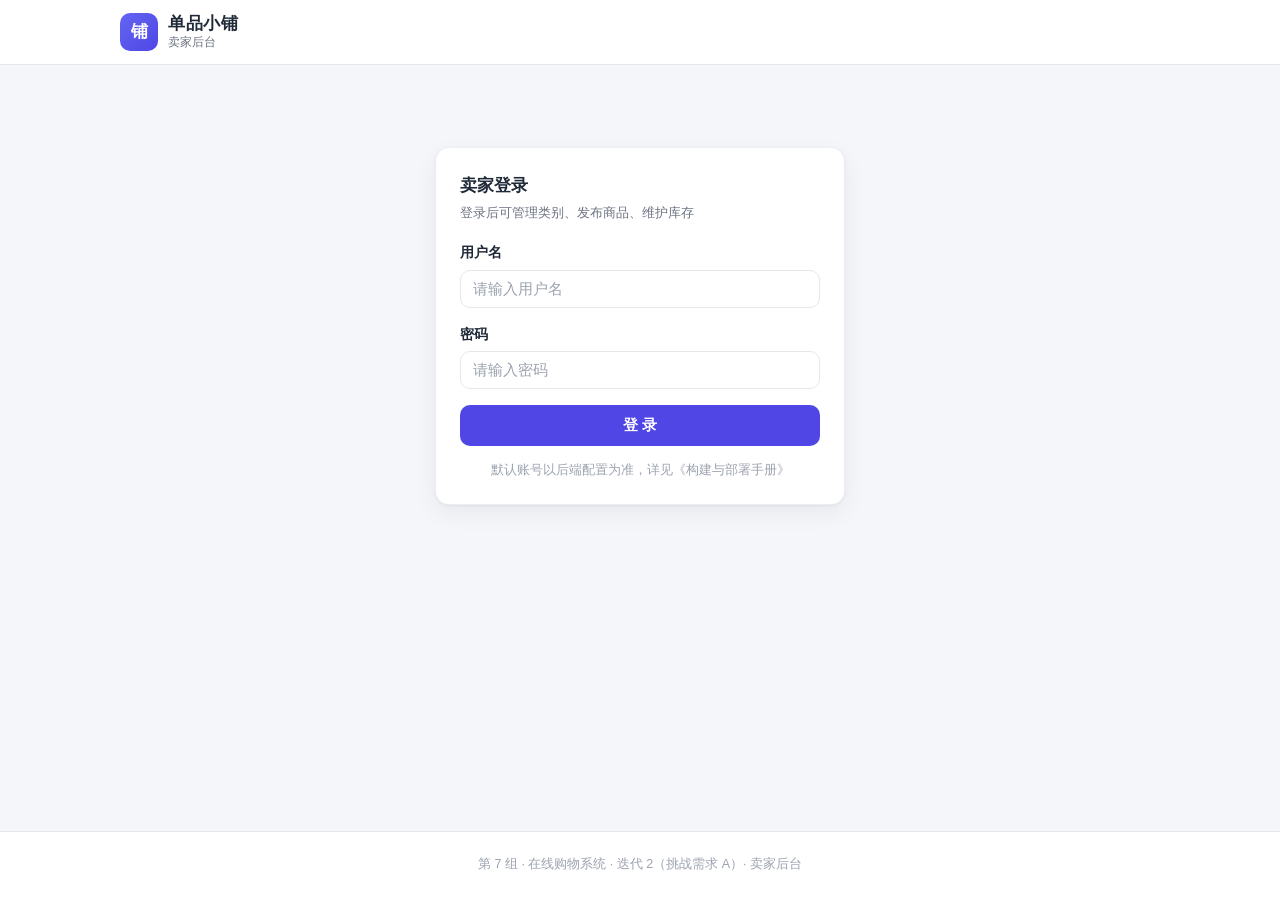
==== commit a12c0381: "feat(frontend): 后台新增交易队列与发起交易，并按商品状态过滤操作按钮" ====
--- a/src/main/resources/static/admin.html
+++ b/src/main/resources/static/admin.html
@@ -176,6 +176,25 @@
           </div>
         </section>
 
+        <!-- 交易队列 -->
+        <section class="card">
+          <div class="card-title-row">
+            <h3 class="card-title">交易队列</h3>
+            <span class="card-sub" id="queue-count" style="margin:0"></span>
+          </div>
+          <p class="card-sub">买家提交的意向按提交顺序排队；点「发起交易」选定买家后商品进入交易中，再在商品表标记成功 / 失败</p>
+          <div id="queue-loading"><div class="skeleton sk-line"></div></div>
+          <div id="queue-empty" class="empty-state" hidden><p>暂无排队意向</p></div>
+          <div id="queue-body" hidden>
+            <div class="table-wrap">
+              <table>
+                <thead><tr><th>买家</th><th>联系电话</th><th>位次</th><th>状态</th><th>提交时间</th><th>操作</th></tr></thead>
+                <tbody id="queue-tbody"></tbody>
+              </table>
+            </div>
+          </div>
+        </section>
+
         <!-- 客户列表 -->
         <section class="card">
           <div class="card-title-row">
--- a/src/main/resources/static/css/style.css
+++ b/src/main/resources/static/css/style.css
@@ -426,6 +426,7 @@
 .customer-orders { margin-top: 16px; border-top: 1px dashed var(--border); padding-top: 14px; }
 .co-head { display: flex; align-items: center; justify-content: space-between; gap: 10px; margin-bottom: 10px; font-size: 14px; }
 
+[hidden] { display: none !important; }
 /* ---------------- 弹窗 ---------------- */
 .modal {
   position: fixed; inset: 0; background: rgba(17, 24, 39, .45);
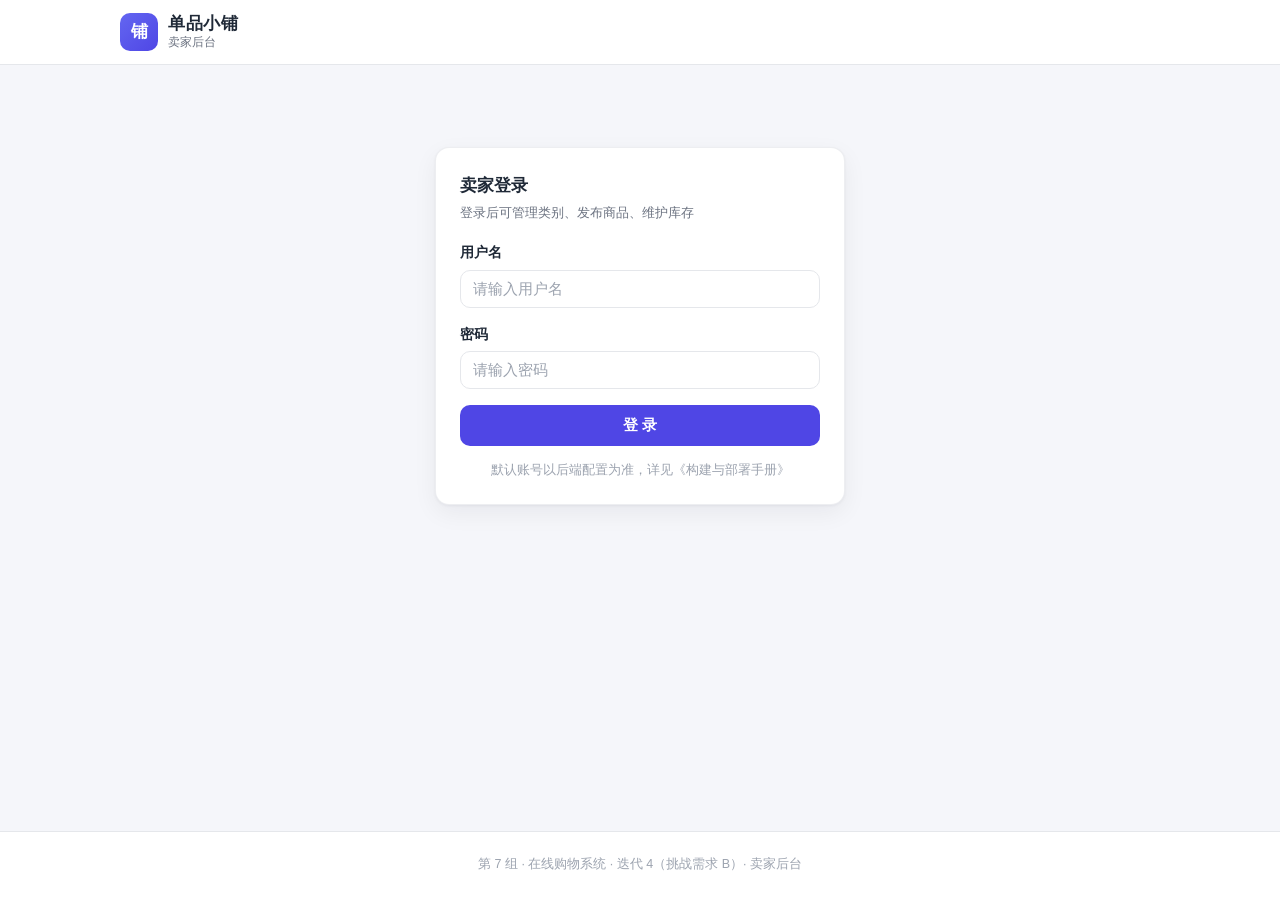
==== commit 2362cf65: "feat(frontend): 迭代4 买家端购物车/收藏/订单页 + 卖家订单管理页签 + 接口层" ====
--- a/src/main/resources/static/admin.html
+++ b/src/main/resources/static/admin.html
@@ -195,6 +195,32 @@
           </div>
         </section>
 
+        <!-- 订单管理（迭代 3） -->
+        <section class="card">
+          <div class="card-title-row">
+            <h3 class="card-title">订单管理</h3>
+            <span class="card-sub" id="seller-orders-count" style="margin:0"></span>
+          </div>
+          <p class="card-sub">状态单向推进：客户下单 → 商家确认 → 备货完成 → 开始发货 → 交易完成；交易完成前可整单取消</p>
+          <div style="margin-bottom:10px">
+            <select class="input" id="seller-orders-filter" style="max-width:200px">
+              <option value="">全部状态</option>
+              <option value="CUSTOMER_SUBMITTED">客户下单</option>
+              <option value="SELLER_CONFIRMED">商家确认</option>
+              <option value="READY_TO_SHIP">备货完成</option>
+              <option value="SHIPPED">开始发货</option>
+              <option value="COMPLETED">交易完成</option>
+              <option value="CANCELLED">已取消</option>
+            </select>
+          </div>
+          <div id="seller-orders-loading"><div class="skeleton sk-line"></div><div class="skeleton sk-line short"></div></div>
+          <div id="seller-orders-empty" class="empty-state" hidden><p>暂无订单</p></div>
+          <div id="seller-orders-body" hidden>
+            <div id="seller-orders-list"></div>
+            <div id="seller-orders-pagination" style="margin-top:12px"></div>
+          </div>
+        </section>
+
         <!-- 客户列表 -->
         <section class="card">
           <div class="card-title-row">
@@ -233,7 +259,7 @@
 </main>
 
 <footer class="site-footer">
-  第 7 组 · 在线购物系统 · 迭代 2（挑战需求 A）· 卖家后台
+  第 7 组 · 在线购物系统 · 迭代 4（挑战需求 B）· 卖家后台
 </footer>
 
 <!-- 库存修改弹窗 -->
--- a/src/main/resources/static/css/style.css
+++ b/src/main/resources/static/css/style.css
@@ -164,6 +164,22 @@
 .badge-traded { background: #ecfdf5; color: #047857; }
 .badge-failed { background: #fef2f2; color: #b91c1c; }
 
+/* 迭代 3 · 订单五态徽章 */
+.badge-order-created { background: #eff6ff; color: #1d4ed8; }
+.badge-order-confirmed { background: #f5f3ff; color: #6d28d9; }
+.badge-order-prepared { background: #fffbeb; color: #b45309; }
+.badge-order-shipped { background: #ecfeff; color: #0e7490; }
+
+/* 迭代 3 · 购物车选择框与数量步进器 */
+.cart-check { width: 16px; height: 16px; accent-color: var(--primary, #4f46e5); cursor: pointer; flex: none; }
+.qty-stepper { display: inline-flex; align-items: center; gap: 6px; }
+.qty-stepper button { width: 26px; height: 26px; border: 1px solid var(--border, #e5e7eb); background: #fff; border-radius: 6px; cursor: pointer; font-size: 14px; line-height: 1; }
+.qty-stepper button:disabled { opacity: .4; cursor: not-allowed; }
+.qty-stepper .qty-val { min-width: 28px; text-align: center; font-weight: 600; }
+.shortage-tip { background: #fef2f2; color: #b91c1c; border: 1px solid #fecaca; border-radius: 8px; padding: 8px 12px; font-size: 13px; margin: 8px 0; }
+.cart-bar { display: flex; align-items: center; justify-content: space-between; gap: 12px; margin-top: 12px; flex-wrap: wrap; }
+.order-items-list { margin: 0; padding-left: 18px; font-size: 13px; color: var(--text-muted, #6b7280); }
+
 /* ---------------- 状态圆点 ---------------- */
 .badge::before { content: ""; width: 6px; height: 6px; border-radius: 50%; background: currentColor; }
 
@@ -426,7 +442,9 @@
 .customer-orders { margin-top: 16px; border-top: 1px dashed var(--border); padding-top: 14px; }
 .co-head { display: flex; align-items: center; justify-content: space-between; gap: 10px; margin-bottom: 10px; font-size: 14px; }
 
+/* hidden 属性优先级最高，防止 .modal 的 display:flex 覆盖 hidden 导致弹窗常显 */
 [hidden] { display: none !important; }
+
 /* ---------------- 弹窗 ---------------- */
 .modal {
   position: fixed; inset: 0; background: rgba(17, 24, 39, .45);
